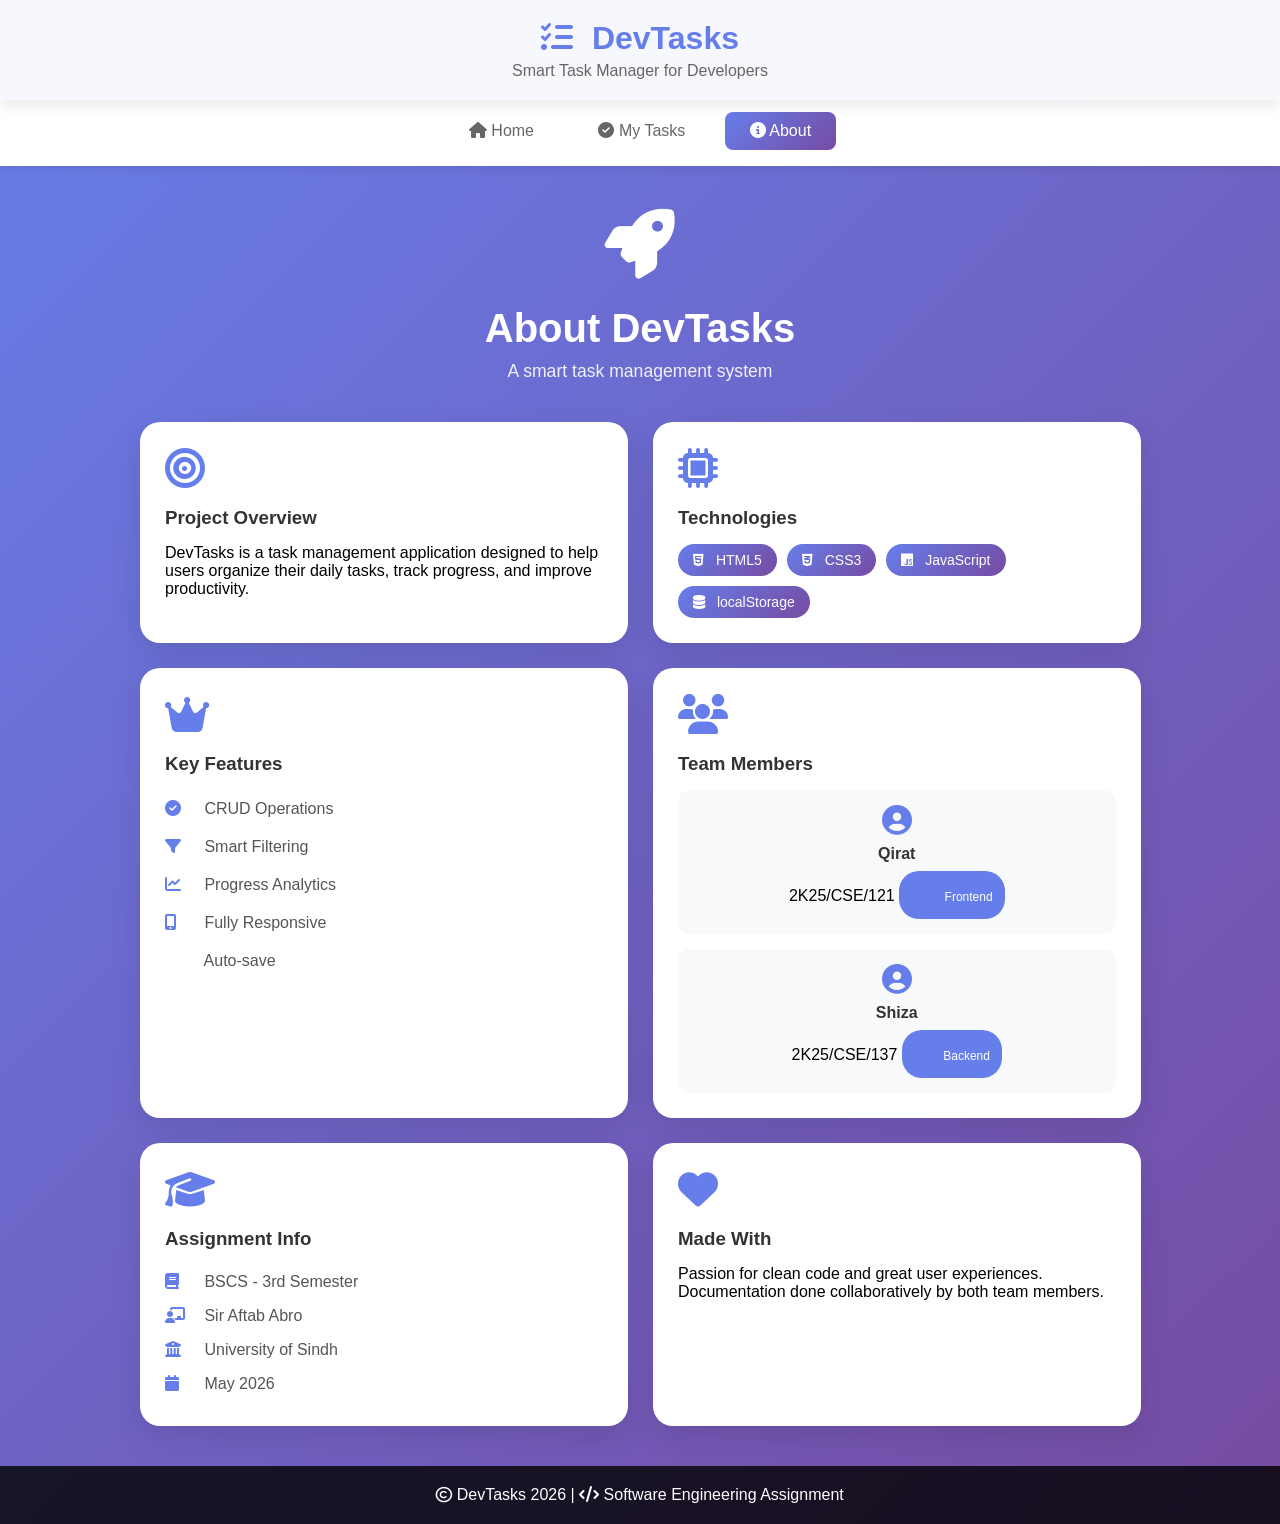
==== about.html @ 42b1b801 "Add animated DevTasks with icons" ====
<!DOCTYPE html>
<html lang="en">
<head>
    <meta charset="UTF-8">
    <meta name="viewport" content="width=device-width, initial-scale=1.0">
    <title>DevTasks - About</title>
    <link rel="stylesheet" href="style.css">
    <link rel="stylesheet" href="https://cdnjs.cloudflare.com/ajax/libs/font-awesome/6.4.0/css/all.min.css">
</head>
<body>

    <header class="animate-slide-down">
        <h1><i class="fas fa-tasks"></i> DevTasks</h1>
        <p>Smart Task Manager for Developers</p>
    </header>

    <nav class="animate-slide-down">
        <a href="index.html"><i class="fas fa-home"></i> Home</a>
        <a href="tasks.html"><i class="fas fa-check-circle"></i> My Tasks</a>
        <a href="about.html" class="active"><i class="fas fa-info-circle"></i> About</a>
    </nav>

    <main>
        <div class="about-container animate-fade-in">
            <div class="about-header">
                <div class="about-icon">
                    <i class="fas fa-rocket"></i>
                </div>
                <h2>About DevTasks</h2>
                <p>A smart task management system</p>
            </div>

            <div class="info-grid-about">
                <div class="info-card-about animate-card">
                    <div class="card-icon-small">
                        <i class="fas fa-bullseye"></i>
                    </div>
                    <h3>Project Overview</h3>
                    <p>DevTasks is a task management application designed to help users organize their daily tasks, track progress, and improve productivity.</p>
                </div>

                <div class="info-card-about animate-card" style="animation-delay: 0.1s">
                    <div class="card-icon-small">
                        <i class="fas fa-microchip"></i>
                    </div>
                    <h3>Technologies</h3>
                    <div class="tech-stack">
                        <span class="tech-tag"><i class="fab fa-html5"></i> HTML5</span>
                        <span class="tech-tag"><i class="fab fa-css3-alt"></i> CSS3</span>
                        <span class="tech-tag"><i class="fab fa-js"></i> JavaScript</span>
                        <span class="tech-tag"><i class="fas fa-database"></i> localStorage</span>
                    </div>
                </div>

                <div class="info-card-about animate-card" style="animation-delay: 0.2s">
                    <div class="card-icon-small">
                        <i class="fas fa-crown"></i>
                    </div>
                    <h3>Key Features</h3>
                    <ul class="feature-list-about">
                        <li><i class="fas fa-check-circle"></i> CRUD Operations</li>
                        <li><i class="fas fa-filter"></i> Smart Filtering</li>
                        <li><i class="fas fa-chart-line"></i> Progress Analytics</li>
                        <li><i class="fas fa-mobile-alt"></i> Fully Responsive</li>
                        <li><i class="fas fa-cloud-save-alt"></i> Auto-save</li>
                    </ul>
                </div>

                <div class="info-card-about animate-card" style="animation-delay: 0.3s">
                    <div class="card-icon-small">
                        <i class="fas fa-users"></i>
                    </div>
                    <h3>Team Members</h3>
                    <div class="team-members">
                        <div class="member">
                            <i class="fas fa-user-circle"></i>
                            <strong>Qirat</strong>
                            <span>2K25/CSE/121</span>
                            <span class="role-badge"><i class="fas fa-palette"></i> Frontend</span>
                        </div>
                        <div class="member">
                            <i class="fas fa-user-circle"></i>
                            <strong>Shiza</strong>
                            <span>2K25/CSE/137</span>
                            <span class="role-badge"><i class="fas fa-database"></i> Backend</span>
                        </div>
                    </div>
                </div>

                <div class="info-card-about animate-card" style="animation-delay: 0.4s">
                    <div class="card-icon-small">
                        <i class="fas fa-graduation-cap"></i>
                    </div>
                    <h3>Assignment Info</h3>
                    <ul class="info-list">
                        <li><i class="fas fa-book"></i> BSCS - 3rd Semester</li>
                        <li><i class="fas fa-chalkboard-teacher"></i> Sir Aftab Abro</li>
                        <li><i class="fas fa-university"></i> University of Sindh</li>
                        <li><i class="fas fa-calendar"></i> May 2026</li>
                    </ul>
                </div>

                <div class="info-card-about animate-card" style="animation-delay: 0.5s">
                    <div class="card-icon-small">
                        <i class="fas fa-heart"></i>
                    </div>
                    <h3>Made With</h3>
                    <p>Passion for clean code and great user experiences. Documentation done collaboratively by both team members.</p>
                </div>
            </div>
        </div>
    </main>

    <footer>
        <p><i class="far fa-copyright"></i> DevTasks 2026 | <i class="fas fa-code"></i> Software Engineering Assignment</p>
    </footer>
</body>
</html>
---- style.css ----
/* ========== RESET & BASE ========== */
* {
    margin: 0;
    padding: 0;
    box-sizing: border-box;
}

body {
    font-family: 'Segoe UI', Tahoma, Geneva, Verdana, sans-serif;
    background: linear-gradient(135deg, #667eea 0%, #764ba2 100%);
    min-height: 100vh;
}

/* ========== ANIMATIONS ========== */
@keyframes slideDown {
    from {
        opacity: 0;
        transform: translateY(-50px);
    }
    to {
        opacity: 1;
        transform: translateY(0);
    }
}

@keyframes slideUp {
    from {
        opacity: 0;
        transform: translateY(50px);
    }
    to {
        opacity: 1;
        transform: translateY(0);
    }
}

@keyframes fadeIn {
    from {
        opacity: 0;
        transform: scale(0.95);
    }
    to {
        opacity: 1;
        transform: scale(1);
    }
}

@keyframes cardHover {
    0% {
        transform: translateY(0);
    }
    100% {
        transform: translateY(-10px);
    }
}

@keyframes pulse {
    0% {
        transform: scale(1);
        box-shadow: 0 0 0 0 rgba(255, 255, 255, 0.7);
    }
    70% {
        transform: scale(1.05);
        box-shadow: 0 0 0 10px rgba(255, 255, 255, 0);
    }
    100% {
        transform: scale(1);
        box-shadow: 0 0 0 0 rgba(255, 255, 255, 0);
    }
}

@keyframes shake {
    0%, 100% { transform: translateX(0); }
    25% { transform: translateX(-5px); }
    75% { transform: translateX(5px); }
}

@keyframes spin {
    from { transform: rotate(0deg); }
    to { transform: rotate(360deg); }
}

@keyframes bounce {
    0%, 100% { transform: translateY(0); }
    50% { transform: translateY(-10px); }
}

/* Animation Classes */
.animate-slide-down {
    animation: slideDown 0.6s ease-out;
}

.animate-slide-up {
    animation: slideUp 0.6s ease-out;
}

.animate-fade-in {
    animation: fadeIn 0.8s ease-out;
}

.animate-card {
    animation: fadeIn 0.6s ease-out forwards;
    opacity: 0;
}

.animate-card {
    animation: fadeIn 0.6s ease-out forwards;
    opacity: 0;
}

.pulse {
    animation: pulse 2s infinite;
}

.pulse:hover {
    animation: none;
}

/* ========== HEADER ========== */
header {
    background: rgba(255, 255, 255, 0.95);
    padding: 20px;
    text-align: center;
    backdrop-filter: blur(10px);
    box-shadow: 0 4px 15px rgba(0,0,0,0.1);
}

header h1 {
    color: #667eea;
    font-size: 2rem;
}

header h1 i {
    margin-right: 10px;
    animation: spin 0.5s ease;
}

header p {
    color: #666;
    margin-top: 5px;
}

/* ========== NAVIGATION ========== */
nav {
    background: white;
    padding: 12px;
    text-align: center;
    box-shadow: 0 2px 10px rgba(0,0,0,0.1);
}

nav a {
    color: #666;
    text-decoration: none;
    padding: 10px 25px;
    margin: 0 5px;
    border-radius: 8px;
    transition: all 0.3s ease;
    display: inline-block;
    position: relative;
    overflow: hidden;
}

nav a:before {
    content: '';
    position: absolute;
    bottom: 0;
    left: 0;
    width: 100%;
    height: 3px;
    background: linear-gradient(135deg, #667eea, #764ba2);
    transform: translateX(-100%);
    transition: transform 0.3s ease;
}

nav a:hover:before {
    transform: translateX(0);
}

nav a:hover {
    color: #667eea;
    transform: translateY(-2px);
}

nav a.active {
    background: linear-gradient(135deg, #667eea, #764ba2);
    color: white;
}

nav a.active:before {
    display: none;
}

/* ========== MAIN CONTENT ========== */
main {
    max-width: 1200px;
    margin: 40px auto;
    padding: 0 20px;
}

/* ========== WELCOME SECTION ========== */
.welcome-section {
    background: linear-gradient(135deg, rgba(255,255,255,0.95), rgba(255,255,255,0.9));
    backdrop-filter: blur(10px);
    padding: 50px;
    border-radius: 20px;
    text-align: center;
    margin-bottom: 40px;
    box-shadow: 0 20px 40px rgba(0,0,0,0.1);
    transition: all 0.3s ease;
}

.welcome-section:hover {
    transform: translateY(-5px);
    box-shadow: 0 25px 50px rgba(0,0,0,0.15);
}

.welcome-icon {
    font-size: 60px;
    margin-bottom: 20px;
    animation: bounce 2s infinite;
}

.welcome-section h2 {
    color: #667eea;
    font-size: 2rem;
    margin-bottom: 15px;
}

.welcome-section p {
    color: #555;
    font-size: 1.1rem;
    margin-bottom: 25px;
}

.btn {
    background: linear-gradient(135deg, #667eea, #764ba2);
    color: white;
    padding: 12px 30px;
    text-decoration: none;
    border-radius: 50px;
    font-weight: bold;
    display: inline-block;
    transition: all 0.3s ease;
    border: none;
    cursor: pointer;
}

.btn:hover {
    transform: translateY(-3px);
    box-shadow: 0 10px 20px rgba(102, 126, 234, 0.4);
}

/* ========== INFO GRID ========== */
.info-grid {
    display: grid;
    grid-template-columns: repeat(auto-fit, minmax(320px, 1fr));
    gap: 25px;
    margin-bottom: 40px;
}

.info-card {
    background: white;
    padding: 30px;
    border-radius: 20px;
    box-shadow: 0 10px 30px rgba(0,0,0,0.1);
    transition: all 0.3s ease;
    text-align: center;
    opacity: 0;
    animation: fadeIn 0.6s ease-out forwards;
}

.info-card:hover {
    transform: translateY(-10px);
    box-shadow: 0 20px 40px rgba(0,0,0,0.15);
}

.card-icon {
    font-size: 50px;
    color: #667eea;
    margin-bottom: 20px;
}

.info-card h3 {
    color: #333;
    margin-bottom: 20px;
    font-size: 1.4rem;
}

.info-card ul {
    list-style: none;
    text-align: left;
}

.info-card ul li {
    padding: 10px 0;
    color: #555;
    border-bottom: 1px solid #eee;
}

.info-card ul li i {
    color: #667eea;
    margin-right: 10px;
    width: 25px;
}

/* Progress Bar */
.progress-bar {
    width: 100%;
    height: 8px;
    background: #e0e0e0;
    border-radius: 10px;
    margin-top: 20px;
    overflow: hidden;
}

.progress-fill {
    height: 100%;
    background: linear-gradient(135deg, #667eea, #764ba2);
    border-radius: 10px;
    transition: width 0.5s ease;
    width: 0%;
}

/* Stats Display */
.stats-display {
    text-align: center;
}

.stat-number {
    font-size: 2.5rem;
    font-weight: bold;
    color: #667eea;
    margin: 10px 0;
}

.counter {
    display: inline-block;
}

/* Quote Card */
.quote-card {
    background: rgba(255,255,255,0.95);
    backdrop-filter: blur(10px);
    padding: 30px;
    border-radius: 20px;
    text-align: center;
    margin-top: 20px;
    font-style: italic;
    color: #555;
}

.quote-card i {
    color: #667eea;
    margin: 0 10px;
    font-size: 20px;
}

.quote-card p {
    display: inline;
    font-size: 1.1rem;
}

/* ========== TASK MANAGER STYLES ========== */
.task-container {
    background: white;
    border-radius: 20px;
    padding: 30px;
    box-shadow: 0 20px 40px rgba(0,0,0,0.1);
    transition: all 0.3s ease;
}

.task-header {
    text-align: center;
    margin-bottom: 30px;
}

.task-header h2 {
    color: #667eea;
    margin-bottom: 10px;
}

.task-header h2 i {
    margin-right: 10px;
}

.subtitle {
    color: #666;
}

.add-task {
    display: flex;
    gap: 15px;
    margin-bottom: 30px;
}

#taskInput {
    flex: 1;
    padding: 15px;
    border: 2px solid #e0e0e0;
    border-radius: 12px;
    font-size: 16px;
    transition: all 0.3s ease;
}

#taskInput:focus {
    outline: none;
    border-color: #667eea;
    box-shadow: 0 0 0 3px rgba(102, 126, 234, 0.1);
}

#addBtn {
    background: linear-gradient(135deg, #667eea, #764ba2);
    color: white;
    border: none;
    padding: 15px 30px;
    border-radius: 12px;
    cursor: pointer;
    font-size: 16px;
    font-weight: bold;
    transition: all 0.3s ease;
}

#addBtn:hover {
    transform: translateY(-2px);
    box-shadow: 0 10px 20px rgba(102, 126, 234, 0.3);
}

.btn-glow {
    animation: pulse 2s infinite;
}

.btn-glow:hover {
    animation: none;
}

/* Filters */
.filters {
    display: flex;
    gap: 15px;
    margin-bottom: 30px;
    justify-content: center;
}

.filter-btn {
    padding: 10px 25px;
    border: none;
    background: #f0f0f0;
    border-radius: 50px;
    cursor: pointer;
    font-size: 14px;
    transition: all 0.3s ease;
}

.filter-btn i {
    margin-right: 8px;
}

.filter-btn:hover {
    background: #e0e0e0;
    transform: translateY(-2px);
}

.filter-btn.active {
    background: linear-gradient(135deg, #667eea, #764ba2);
    color: white;
}

/* Task List */
.task-list {
    list-style: none;
    margin-bottom: 30px;
    min-height: 300px;
}

.task-item {
    background: #f8f9fa;
    padding: 18px;
    margin-bottom: 12px;
    border-radius: 12px;
    display: flex;
    align-items: center;
    gap: 15px;
    transition: all 0.3s ease;
    animation: slideDown 0.3s ease;
}

.task-item:hover {
    background: #f0f0f0;
    transform: translateX(5px);
}

.task-checkbox {
    width: 22px;
    height: 22px;
    cursor: pointer;
    accent-color: #667eea;
}

.task-text {
    flex: 1;
    font-size: 16px;
    color: #333;
    transition: all 0.3s ease;
}

.task-text.completed {
    text-decoration: line-through;
    color: #999;
}

.delete-btn {
    background: #ff4757;
    color: white;
    border: none;
    padding: 8px 18px;
    border-radius: 8px;
    cursor: pointer;
    transition: all 0.3s ease;
}

.delete-btn:hover {
    background: #ff3838;
    transform: scale(1.05);
    animation: shake 0.3s ease;
}

.empty-state {
    text-align: center;
    padding: 60px 20px;
    color: #999;
}

.empty-state i {
    font-size: 60px;
    margin-bottom: 20px;
    opacity: 0.5;
}

.stats {
    padding-top: 20px;
    border-top: 2px solid #f0f0f0;
    text-align: center;
    color: #666;
    font-size: 14px;
}

/* ========== ABOUT PAGE STYLES ========== */
.about-container {
    max-width: 1000px;
    margin: 0 auto;
}

.about-header {
    text-align: center;
    margin-bottom: 40px;
    color: white;
}

.about-icon {
    font-size: 70px;
    margin-bottom: 20px;
    animation: bounce 2s infinite;
}

.about-header h2 {
    font-size: 2.5rem;
    margin-bottom: 10px;
}

.about-header p {
    font-size: 1.1rem;
    opacity: 0.9;
}

.info-grid-about {
    display: grid;
    grid-template-columns: repeat(auto-fit, minmax(320px, 1fr));
    gap: 25px;
}

.info-card-about {
    background: white;
    padding: 25px;
    border-radius: 20px;
    box-shadow: 0 10px 30px rgba(0,0,0,0.1);
    transition: all 0.3s ease;
    opacity: 0;
    animation: fadeIn 0.6s ease-out forwards;
}

.info-card-about:hover {
    transform: translateY(-5px);
    box-shadow: 0 20px 40px rgba(0,0,0,0.15);
}

.card-icon-small {
    font-size: 40px;
    color: #667eea;
    margin-bottom: 15px;
}

.info-card-about h3 {
    color: #333;
    margin-bottom: 15px;
}

.tech-stack {
    display: flex;
    flex-wrap: wrap;
    gap: 10px;
}

.tech-tag {
    background: linear-gradient(135deg, #667eea, #764ba2);
    color: white;
    padding: 8px 15px;
    border-radius: 50px;
    font-size: 14px;
}

.tech-tag i {
    margin-right: 8px;
}

.feature-list-about {
    list-style: none;
}

.feature-list-about li {
    padding: 10px 0;
    color: #555;
}

.feature-list-about li i {
    color: #667eea;
    margin-right: 10px;
    width: 25px;
}

.team-members {
    display: flex;
    flex-direction: column;
    gap: 15px;
}

.member {
    background: #f8f9fa;
    padding: 15px;
    border-radius: 12px;
    text-align: center;
}

.member i {
    font-size: 30px;
    color: #667eea;
    margin-bottom: 10px;
}

.member strong {
    display: block;
    color: #333;
}

.role-badge {
    display: inline-block;
    background: #667eea;
    color: white;
    padding: 4px 12px;
    border-radius: 20px;
    font-size: 12px;
    margin-top: 8px;
}

.info-list {
    list-style: none;
}

.info-list li {
    padding: 8px 0;
    color: #555;
}

.info-list li i {
    color: #667eea;
    margin-right: 10px;
    width: 25px;
}

/* ========== FOOTER ========== */
footer {
    background: rgba(0,0,0,0.8);
    color: white;
    text-align: center;
    padding: 20px;
    margin-top: 40px;
}

/* ========== RESPONSIVE ========== */
@media (max-width: 768px) {
    header h1 { font-size: 1.5rem; }
    nav a { padding: 8px 12px; font-size: 14px; }
    main { margin: 20px auto; }
    .task-container { padding: 20px; }
    .add-task { flex-direction: column; }
    #addBtn { width: 100%; }
    .info-grid, .info-grid-about { grid-template-columns: 1fr; }
    .welcome-section { padding: 30px; }
    .welcome-section h2 { font-size: 1.5rem; }
    .filters { flex-wrap: wrap; }
    .filter-btn { padding: 8px 16px; font-size: 12px; }
}
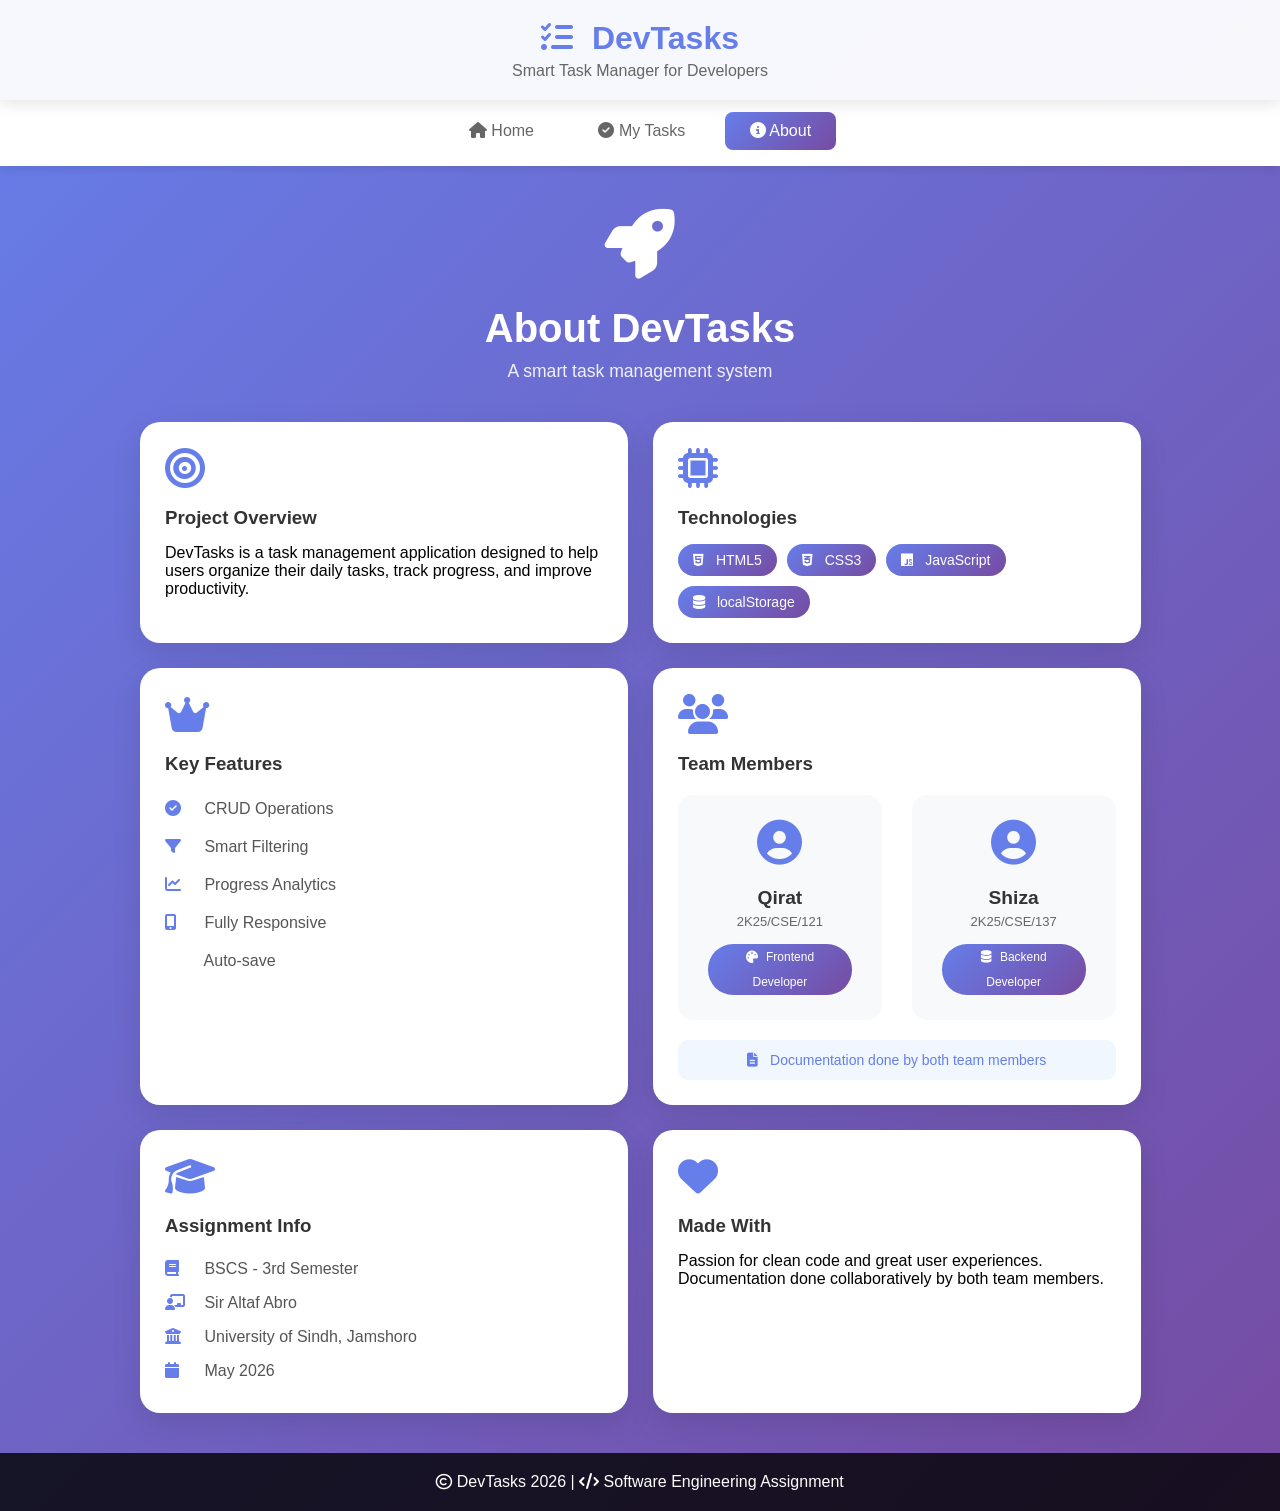
==== commit 8351bf26: "Final code" ====
--- a/about.html
+++ b/about.html
@@ -75,15 +75,18 @@
                         <div class="member">
                             <i class="fas fa-user-circle"></i>
                             <strong>Qirat</strong>
-                            <span>2K25/CSE/121</span>
-                            <span class="role-badge"><i class="fas fa-palette"></i> Frontend</span>
+                            <p>2K25/CSE/121</p>
+                            <span class="role-badge"><i class="fas fa-palette"></i> Frontend Developer</span>
                         </div>
                         <div class="member">
                             <i class="fas fa-user-circle"></i>
                             <strong>Shiza</strong>
-                            <span>2K25/CSE/137</span>
-                            <span class="role-badge"><i class="fas fa-database"></i> Backend</span>
+                            <p>2K25/CSE/137</p>
+                            <span class="role-badge"><i class="fas fa-database"></i> Backend Developer</span>
                         </div>
+                    </div>
+                    <div class="doc-note">
+                        <i class="fas fa-file-alt"></i> Documentation done by both team members
                     </div>
                 </div>
 
@@ -94,8 +97,8 @@
                     <h3>Assignment Info</h3>
                     <ul class="info-list">
                         <li><i class="fas fa-book"></i> BSCS - 3rd Semester</li>
-                        <li><i class="fas fa-chalkboard-teacher"></i> Sir Aftab Abro</li>
-                        <li><i class="fas fa-university"></i> University of Sindh</li>
+                        <li><i class="fas fa-chalkboard-teacher"></i> Sir Altaf Abro</li>
+                        <li><i class="fas fa-university"></i> University of Sindh, Jamshoro</li>
                         <li><i class="fas fa-calendar"></i> May 2026</li>
                     </ul>
                 </div>
--- a/style.css
+++ b/style.css
@@ -637,40 +637,83 @@
     width: 25px;
 }
 
+/* ========== TEAM SECTION - CENTERED SIDE BY SIDE ========== */
 .team-members {
     display: flex;
-    flex-direction: column;
-    gap: 15px;
+    justify-content: center;
+    align-items: center;
+    gap: 30px;
+    flex-wrap: wrap;
+    margin: 20px 0;
 }
 
 .member {
     background: #f8f9fa;
-    padding: 15px;
-    border-radius: 12px;
-    text-align: center;
+    padding: 25px 30px;
+    border-radius: 15px;
+    text-align: center;
+    min-width: 200px;
+    flex: 1;
+    max-width: 260px;
+    transition: all 0.3s ease;
+}
+
+.member:hover {
+    transform: translateY(-5px);
+    box-shadow: 0 10px 20px rgba(0,0,0,0.1);
 }
 
 .member i {
-    font-size: 30px;
-    color: #667eea;
-    margin-bottom: 10px;
+    font-size: 45px;
+    color: #667eea;
+    margin-bottom: 12px;
 }
 
 .member strong {
     display: block;
     color: #333;
+    font-size: 1.2rem;
+    margin: 10px 0 5px;
+}
+
+.member p {
+    color: #666;
+    margin: 5px 0;
+    font-size: 13px;
 }
 
 .role-badge {
     display: inline-block;
-    background: #667eea;
-    color: white;
-    padding: 4px 12px;
-    border-radius: 20px;
+    background: linear-gradient(135deg, #667eea, #764ba2);
+    color: white;
+    padding: 6px 15px;
+    border-radius: 25px;
     font-size: 12px;
-    margin-top: 8px;
-}
-
+    margin-top: 10px;
+}
+
+.role-badge i {
+    font-size: 12px;
+    margin-right: 5px;
+    color: white;
+}
+
+/* Documentation note */
+.doc-note {
+    text-align: center;
+    margin-top: 20px;
+    padding: 12px;
+    background: #f0f7ff;
+    border-radius: 10px;
+    color: #667eea;
+    font-size: 14px;
+}
+
+.doc-note i {
+    margin-right: 8px;
+}
+
+/* ========== INFO LIST ========== */
 .info-list {
     list-style: none;
 }
@@ -708,4 +751,15 @@
     .welcome-section h2 { font-size: 1.5rem; }
     .filters { flex-wrap: wrap; }
     .filter-btn { padding: 8px 16px; font-size: 12px; }
+    
+    /* Team section responsive - stacks on mobile */
+    .team-members {
+        flex-direction: column;
+        align-items: center;
+    }
+    
+    .member {
+        width: 100%;
+        max-width: 280px;
+    }
 }
